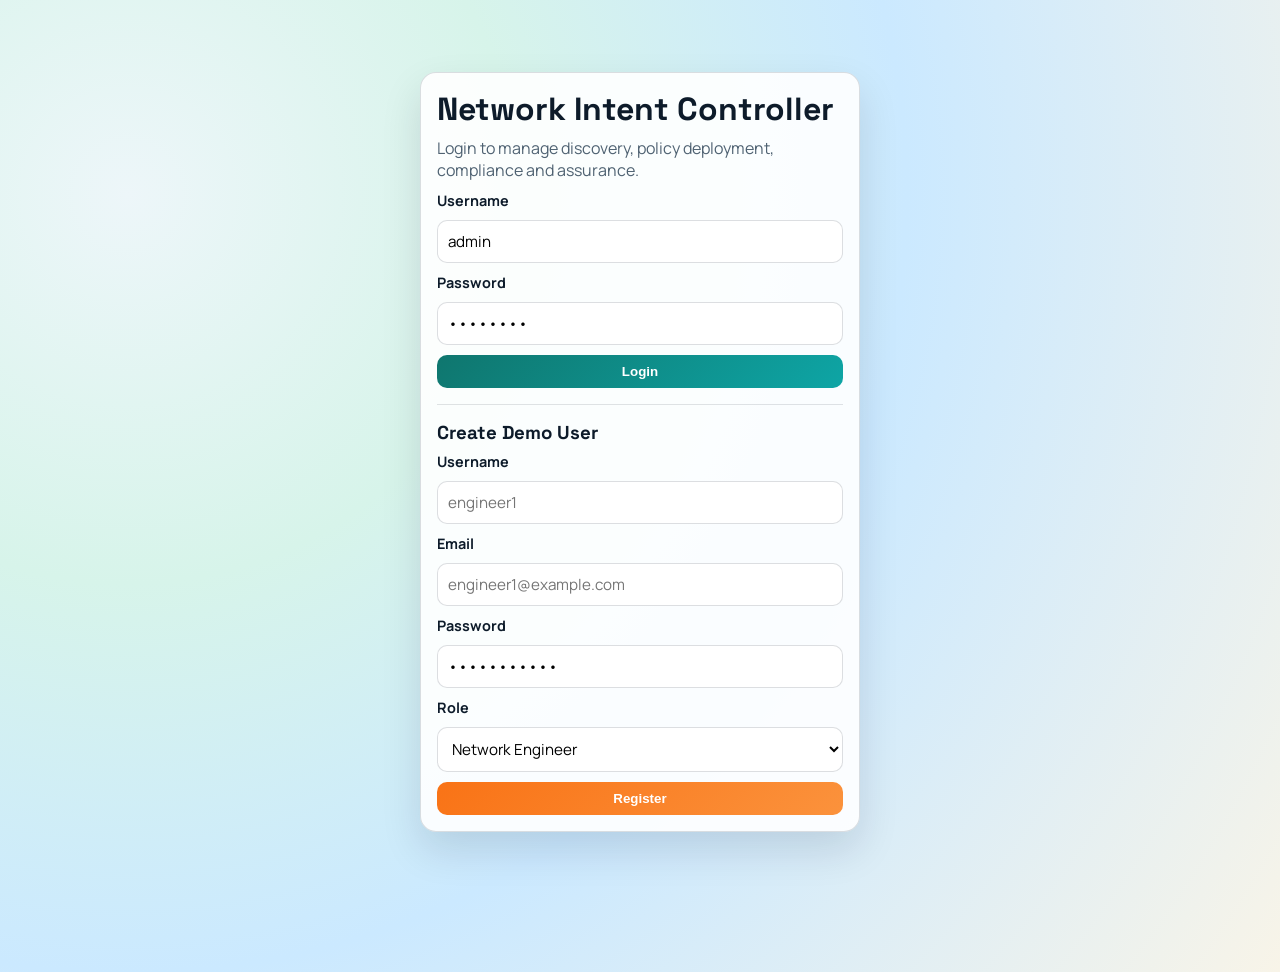
==== frontend/pages/compliance.html @ 3d6a92f4 "Add complete intent-based network controller project" ====
<!DOCTYPE html>
<html lang="en">
<head>
  <meta charset="UTF-8" />
  <meta name="viewport" content="width=device-width, initial-scale=1.0" />
  <title>Compliance | Intent Controller</title>
  <link rel="stylesheet" href="/frontend/css/style.css" />
</head>
<body>
  <script src="/frontend/js/app.js"></script>
  <script>
    if (!requireAuth()) throw new Error('auth required');
    renderShell('Configuration Compliance', 'compliance');

    async function loadCompliance() {
      const content = document.getElementById('content');
      content.innerHTML = `
        <div class="card">
          <h3>Compliance Status</h3>
          <p>Compares intended config vs live config and detects drift.</p>
          <div id="compMsg" class="message" style="display:none"></div>
          <button id="refreshComp" class="ghost">Refresh Compliance</button>
          <table style="margin-top:12px;">
            <thead><tr><th>Device ID</th><th>Status</th><th>Drift</th><th>Last Checked</th><th>Details</th><th>Remediate</th></tr></thead>
            <tbody id="compTable"></tbody>
          </table>
        </div>
      `;

      document.getElementById('refreshComp').addEventListener('click', refreshTable);
      await refreshTable();
    }

    async function refreshTable() {
      try {
        const list = await apiFetch('/compliance');
        document.getElementById('compTable').innerHTML = list.map(item => `
          <tr>
            <td>${item.device_id}</td>
            <td><span class="badge ${item.status === 'compliant' ? 'ok' : 'err'}">${item.status}</span></td>
            <td>${item.drift_detected}</td>
            <td>${formatDate(item.last_checked)}</td>
            <td><pre style="max-width:380px; white-space:pre-wrap; margin:0">${(item.drift_details || '').slice(0, 220)}</pre></td>
            <td>${item.drift_detected ? `<button onclick="remediate(${item.device_id})" class="secondary">Remediate</button>` : '-'}</td>
          </tr>
        `).join('');
      } catch (err) {
        showMessage('compMsg', err.message, 'error');
        document.getElementById('compMsg').style.display = 'block';
      }
    }

    async function remediate(deviceId) {
      try {
        const status = await apiFetch(`/remediate/${deviceId}`, { method: 'POST', body: '{}' });
        showMessage('compMsg', `Device ${deviceId} remediated. Status: ${status.status}`, 'success');
        document.getElementById('compMsg').style.display = 'block';
        await refreshTable();
      } catch (err) {
        showMessage('compMsg', err.message, 'error');
        document.getElementById('compMsg').style.display = 'block';
      }
    }

    loadCompliance();
  </script>
</body>
</html>
---- frontend/css/style.css ----
@import url('https://fonts.googleapis.com/css2?family=Manrope:wght@400;600;700;800&family=Space+Grotesk:wght@500;700&display=swap');

:root {
  --bg-main: radial-gradient(circle at 10% 20%, #edf6f9 0%, #d7f4ea 28%, #cbe9ff 56%, #f8f4e8 100%);
  --panel: rgba(255, 255, 255, 0.9);
  --panel-strong: rgba(255, 255, 255, 0.97);
  --ink: #0d1b2a;
  --muted: #4f6272;
  --accent: #0f766e;
  --accent-2: #f97316;
  --danger: #c0392b;
  --ok: #137547;
  --border: rgba(13, 27, 42, 0.14);
  --shadow: 0 18px 40px rgba(8, 19, 43, 0.12);
}

* {
  box-sizing: border-box;
}

body {
  margin: 0;
  min-height: 100vh;
  font-family: 'Manrope', sans-serif;
  color: var(--ink);
  background: var(--bg-main);
}

.page-shell {
  max-width: 1200px;
  margin: 0 auto;
  padding: 22px;
  animation: fade-up 0.35s ease;
}

@keyframes fade-up {
  from {
    opacity: 0;
    transform: translateY(8px);
  }
  to {
    opacity: 1;
    transform: translateY(0);
  }
}

.topbar {
  background: var(--panel-strong);
  border: 1px solid var(--border);
  box-shadow: var(--shadow);
  border-radius: 16px;
  padding: 14px 18px;
  display: flex;
  align-items: center;
  justify-content: space-between;
  gap: 10px;
}

.brand {
  font-family: 'Space Grotesk', sans-serif;
  font-weight: 700;
  letter-spacing: 0.3px;
}

.nav-links {
  display: flex;
  flex-wrap: wrap;
  gap: 8px;
}

.nav-links a {
  text-decoration: none;
  color: var(--ink);
  padding: 7px 11px;
  border-radius: 10px;
  border: 1px solid transparent;
  font-weight: 600;
  font-size: 0.93rem;
}

.nav-links a:hover,
.nav-links a.active {
  border-color: var(--border);
  background: rgba(15, 118, 110, 0.08);
}

.content {
  margin-top: 16px;
  display: grid;
  gap: 14px;
}

.card {
  background: var(--panel);
  border: 1px solid var(--border);
  box-shadow: var(--shadow);
  border-radius: 16px;
  padding: 16px;
}

h1,
h2,
h3 {
  margin: 0 0 8px;
  font-family: 'Space Grotesk', sans-serif;
}

p {
  margin: 0 0 10px;
  color: var(--muted);
}

.grid {
  display: grid;
  gap: 12px;
}

.grid.two {
  grid-template-columns: repeat(2, minmax(0, 1fr));
}

.kpi {
  display: flex;
  flex-direction: column;
  gap: 2px;
  background: white;
  border: 1px solid var(--border);
  border-radius: 14px;
  padding: 12px;
}

.kpi .label {
  font-size: 0.82rem;
  color: var(--muted);
}

.kpi .value {
  font-size: 1.45rem;
  font-weight: 800;
}

button,
.btn {
  background: linear-gradient(135deg, var(--accent), #0ea5a5);
  color: #fff;
  border: none;
  border-radius: 10px;
  padding: 9px 14px;
  font-weight: 700;
  cursor: pointer;
}

button.secondary,
.btn.secondary {
  background: linear-gradient(135deg, var(--accent-2), #fb923c);
}

button.ghost,
.btn.ghost {
  background: #fff;
  color: var(--ink);
  border: 1px solid var(--border);
}

button:disabled {
  opacity: 0.6;
  cursor: not-allowed;
}

form {
  display: grid;
  gap: 10px;
}

label {
  font-weight: 700;
  font-size: 0.9rem;
}

input,
select,
textarea {
  width: 100%;
  border: 1px solid var(--border);
  border-radius: 10px;
  padding: 10px;
  font-family: inherit;
  font-size: 0.95rem;
  background: #fff;
}

textarea {
  min-height: 90px;
  resize: vertical;
}

table {
  width: 100%;
  border-collapse: collapse;
  font-size: 0.9rem;
}

th,
td {
  text-align: left;
  padding: 9px 7px;
  border-bottom: 1px solid var(--border);
  vertical-align: top;
}

th {
  font-family: 'Space Grotesk', sans-serif;
  font-size: 0.83rem;
  color: var(--muted);
  text-transform: uppercase;
  letter-spacing: 0.4px;
}

.badge {
  border-radius: 999px;
  padding: 2px 10px;
  font-size: 0.78rem;
  font-weight: 700;
  display: inline-block;
}

.badge.ok {
  background: rgba(19, 117, 71, 0.14);
  color: var(--ok);
}

.badge.warn {
  background: rgba(249, 115, 22, 0.15);
  color: #b45309;
}

.badge.err {
  background: rgba(192, 57, 43, 0.13);
  color: var(--danger);
}

.small {
  font-size: 0.83rem;
  color: var(--muted);
}

.message {
  padding: 10px;
  border-radius: 10px;
  border: 1px solid var(--border);
  background: #fff;
}

.message.error {
  border-color: rgba(192, 57, 43, 0.25);
  background: rgba(192, 57, 43, 0.05);
}

.message.success {
  border-color: rgba(19, 117, 71, 0.22);
  background: rgba(19, 117, 71, 0.08);
}

.topology-map {
  background: #fff;
  border: 1px solid var(--border);
  border-radius: 14px;
  padding: 12px;
  overflow: auto;
}

.topology-row {
  display: flex;
  flex-wrap: wrap;
  align-items: center;
  gap: 8px;
  margin: 8px 0;
}

.node {
  border: 1px solid var(--border);
  border-radius: 10px;
  background: #fafdfd;
  padding: 7px 10px;
  font-weight: 700;
}

.edge {
  color: var(--muted);
  font-size: 0.86rem;
}

.login-wrap {
  max-width: 440px;
  margin: 8vh auto;
}

@media (max-width: 880px) {
  .grid.two {
    grid-template-columns: 1fr;
  }

  .topbar {
    flex-direction: column;
    align-items: stretch;
  }

  .nav-links {
    justify-content: center;
  }
}
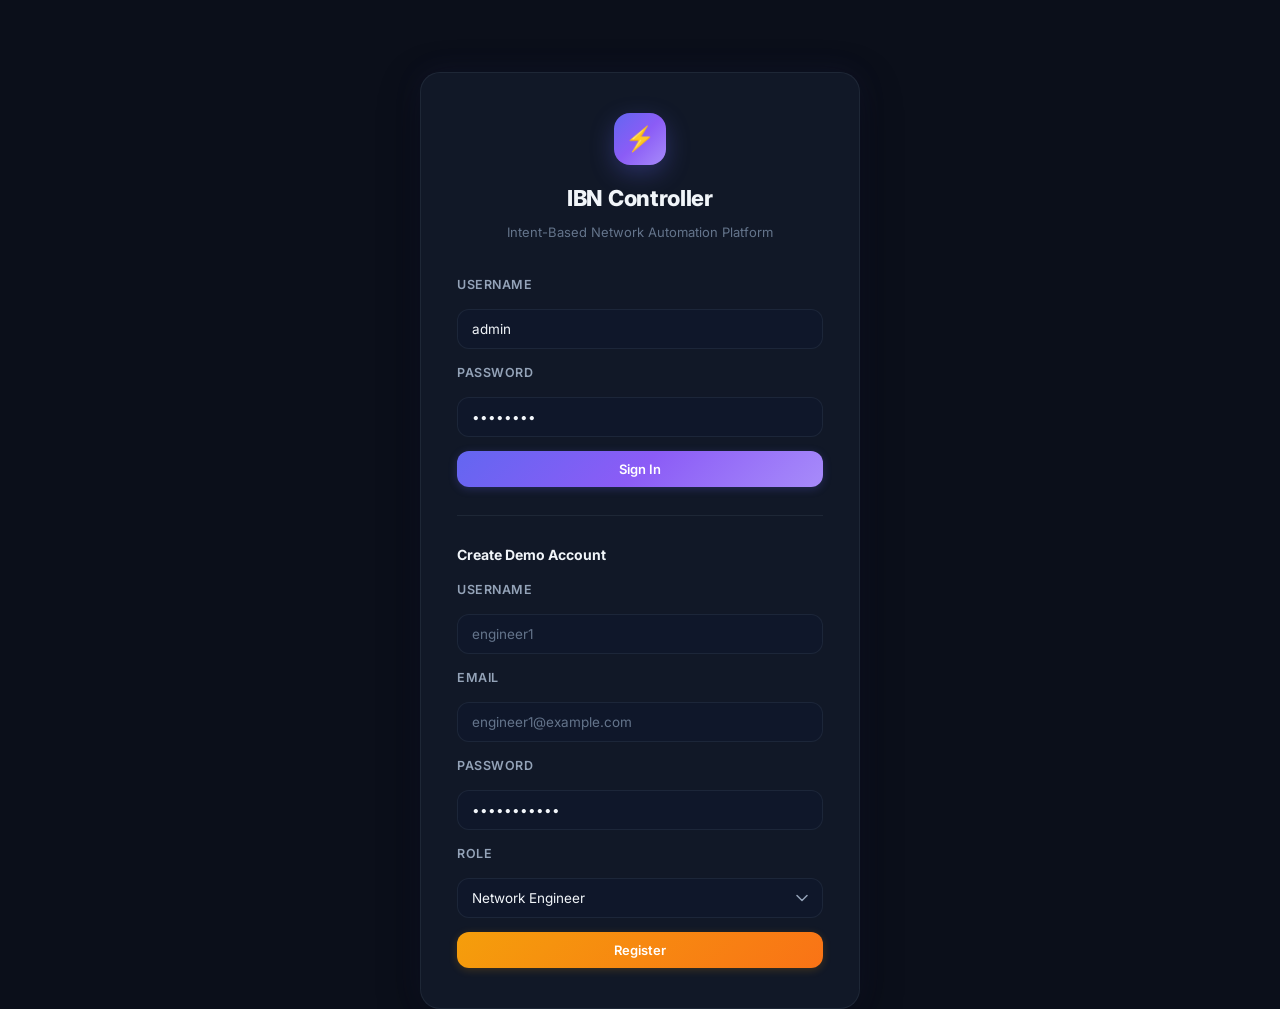
==== commit 6e73ba78: "Redesign frontend: premium dark-theme UI with sidebar navigation, modern animations, and polished co" ====
--- a/frontend/pages/compliance.html
+++ b/frontend/pages/compliance.html
@@ -3,7 +3,7 @@
 <head>
   <meta charset="UTF-8" />
   <meta name="viewport" content="width=device-width, initial-scale=1.0" />
-  <title>Compliance | Intent Controller</title>
+  <title>Compliance | IBN Controller</title>
   <link rel="stylesheet" href="/frontend/css/style.css" />
 </head>
 <body>
@@ -16,12 +16,16 @@
       const content = document.getElementById('content');
       content.innerHTML = `
         <div class="card">
-          <h3>Compliance Status</h3>
-          <p>Compares intended config vs live config and detects drift.</p>
+          <div class="card-header">
+            <h3>🛡️ Compliance Status</h3>
+            <button id="refreshComp" class="ghost">↻ Refresh</button>
+          </div>
+          <p>Compares intended (desired) config against live (current) config using SHA-256 hashing to detect unauthorized changes.</p>
           <div id="compMsg" class="message" style="display:none"></div>
-          <button id="refreshComp" class="ghost">Refresh Compliance</button>
           <table style="margin-top:12px;">
-            <thead><tr><th>Device ID</th><th>Status</th><th>Drift</th><th>Last Checked</th><th>Details</th><th>Remediate</th></tr></thead>
+            <thead>
+              <tr><th>Device</th><th>Status</th><th>Drift</th><th>Last Checked</th><th>Drift Details</th><th>Action</th></tr>
+            </thead>
             <tbody id="compTable"></tbody>
           </table>
         </div>
@@ -36,29 +40,29 @@
         const list = await apiFetch('/compliance');
         document.getElementById('compTable').innerHTML = list.map(item => `
           <tr>
-            <td>${item.device_id}</td>
+            <td style="font-weight:600; color:var(--text-primary);">Device #${item.device_id}</td>
             <td><span class="badge ${item.status === 'compliant' ? 'ok' : 'err'}">${item.status}</span></td>
-            <td>${item.drift_detected}</td>
+            <td><span class="badge ${item.drift_detected ? 'err' : 'ok'}">${item.drift_detected ? 'Drift Detected' : 'Clean'}</span></td>
             <td>${formatDate(item.last_checked)}</td>
-            <td><pre style="max-width:380px; white-space:pre-wrap; margin:0">${(item.drift_details || '').slice(0, 220)}</pre></td>
-            <td>${item.drift_detected ? `<button onclick="remediate(${item.device_id})" class="secondary">Remediate</button>` : '-'}</td>
+            <td><pre style="max-width:320px; margin:0; font-size:11px; padding:8px; max-height:80px; overflow:auto;">${(item.drift_details || 'No drift').slice(0, 300)}</pre></td>
+            <td>${item.drift_detected
+              ? `<button onclick="remediate(${item.device_id})" class="secondary" style="padding:6px 12px; font-size:12px;">🔧 Remediate</button>`
+              : '<span class="small">—</span>'
+            }</td>
           </tr>
         `).join('');
       } catch (err) {
         showMessage('compMsg', err.message, 'error');
-        document.getElementById('compMsg').style.display = 'block';
       }
     }
 
     async function remediate(deviceId) {
       try {
         const status = await apiFetch(`/remediate/${deviceId}`, { method: 'POST', body: '{}' });
-        showMessage('compMsg', `Device ${deviceId} remediated. Status: ${status.status}`, 'success');
-        document.getElementById('compMsg').style.display = 'block';
+        showMessage('compMsg', `Device #${deviceId} remediated successfully. Status: ${status.status}`, 'success');
         await refreshTable();
       } catch (err) {
         showMessage('compMsg', err.message, 'error');
-        document.getElementById('compMsg').style.display = 'block';
       }
     }
 
--- a/frontend/css/style.css
+++ b/frontend/css/style.css
@@ -1,311 +1,854 @@
-@import url('https://fonts.googleapis.com/css2?family=Manrope:wght@400;600;700;800&family=Space+Grotesk:wght@500;700&display=swap');
-
+@import url('https://fonts.googleapis.com/css2?family=Inter:wght@400;500;600;700;800&family=JetBrains+Mono:wght@400;500&display=swap');
+
+/* ─── DESIGN TOKENS ─── */
 :root {
-  --bg-main: radial-gradient(circle at 10% 20%, #edf6f9 0%, #d7f4ea 28%, #cbe9ff 56%, #f8f4e8 100%);
-  --panel: rgba(255, 255, 255, 0.9);
-  --panel-strong: rgba(255, 255, 255, 0.97);
-  --ink: #0d1b2a;
-  --muted: #4f6272;
-  --accent: #0f766e;
-  --accent-2: #f97316;
-  --danger: #c0392b;
-  --ok: #137547;
-  --border: rgba(13, 27, 42, 0.14);
-  --shadow: 0 18px 40px rgba(8, 19, 43, 0.12);
-}
-
-* {
+  --bg-body: #0b0f1a;
+  --bg-surface: #111827;
+  --bg-surface-2: #1a2234;
+  --bg-surface-hover: #1f2b3d;
+  --bg-input: #0f172a;
+
+  --border: rgba(148, 163, 184, 0.1);
+  --border-focus: rgba(99, 102, 241, 0.5);
+
+  --text-primary: #f1f5f9;
+  --text-secondary: #94a3b8;
+  --text-muted: #64748b;
+
+  --accent: #6366f1;
+  --accent-hover: #818cf8;
+  --accent-glow: rgba(99, 102, 241, 0.15);
+  --accent-gradient: linear-gradient(135deg, #6366f1 0%, #8b5cf6 50%, #a78bfa 100%);
+
+  --success: #10b981;
+  --success-bg: rgba(16, 185, 129, 0.1);
+  --success-border: rgba(16, 185, 129, 0.25);
+
+  --warning: #f59e0b;
+  --warning-bg: rgba(245, 158, 11, 0.1);
+  --warning-border: rgba(245, 158, 11, 0.25);
+
+  --danger: #ef4444;
+  --danger-bg: rgba(239, 68, 68, 0.1);
+  --danger-border: rgba(239, 68, 68, 0.25);
+
+  --info: #3b82f6;
+  --info-bg: rgba(59, 130, 246, 0.1);
+
+  --shadow-sm: 0 1px 2px rgba(0, 0, 0, 0.3);
+  --shadow-md: 0 4px 16px rgba(0, 0, 0, 0.3);
+  --shadow-lg: 0 12px 40px rgba(0, 0, 0, 0.4);
+  --shadow-glow: 0 0 30px rgba(99, 102, 241, 0.08);
+
+  --radius-sm: 8px;
+  --radius-md: 12px;
+  --radius-lg: 16px;
+  --radius-xl: 20px;
+
+  --sidebar-width: 260px;
+  --topbar-height: 64px;
+
+  --transition: 0.2s cubic-bezier(0.4, 0, 0.2, 1);
+  --transition-slow: 0.35s cubic-bezier(0.4, 0, 0.2, 1);
+}
+
+/* ─── RESET ─── */
+*, *::before, *::after {
   box-sizing: border-box;
+  margin: 0;
+  padding: 0;
+}
+
+html {
+  scroll-behavior: smooth;
+  -webkit-font-smoothing: antialiased;
+  -moz-osx-font-smoothing: grayscale;
 }
 
 body {
-  margin: 0;
+  font-family: 'Inter', -apple-system, BlinkMacSystemFont, sans-serif;
+  color: var(--text-primary);
+  background: var(--bg-body);
   min-height: 100vh;
-  font-family: 'Manrope', sans-serif;
-  color: var(--ink);
-  background: var(--bg-main);
-}
-
+  line-height: 1.6;
+  font-size: 14px;
+}
+
+/* ─── PAGE LAYOUT ─── */
 .page-shell {
-  max-width: 1200px;
-  margin: 0 auto;
-  padding: 22px;
-  animation: fade-up 0.35s ease;
-}
-
-@keyframes fade-up {
-  from {
-    opacity: 0;
-    transform: translateY(8px);
-  }
-  to {
-    opacity: 1;
-    transform: translateY(0);
-  }
+  display: flex;
+  min-height: 100vh;
+}
+
+/* ─── SIDEBAR ─── */
+.sidebar {
+  width: var(--sidebar-width);
+  background: var(--bg-surface);
+  border-right: 1px solid var(--border);
+  display: flex;
+  flex-direction: column;
+  position: fixed;
+  top: 0;
+  left: 0;
+  bottom: 0;
+  z-index: 100;
+  transition: transform var(--transition-slow);
+}
+
+.sidebar-brand {
+  padding: 24px 20px 20px;
+  border-bottom: 1px solid var(--border);
+}
+
+.sidebar-brand .logo {
+  display: flex;
+  align-items: center;
+  gap: 12px;
+  text-decoration: none;
+}
+
+.sidebar-brand .logo-icon {
+  width: 36px;
+  height: 36px;
+  background: var(--accent-gradient);
+  border-radius: var(--radius-md);
+  display: flex;
+  align-items: center;
+  justify-content: center;
+  font-size: 18px;
+  box-shadow: 0 4px 12px rgba(99, 102, 241, 0.3);
+}
+
+.sidebar-brand .logo-text {
+  font-weight: 800;
+  font-size: 15px;
+  color: var(--text-primary);
+  letter-spacing: -0.3px;
+  line-height: 1.2;
+}
+
+.sidebar-brand .logo-sub {
+  font-size: 11px;
+  color: var(--text-muted);
+  font-weight: 500;
+  letter-spacing: 0.5px;
+  text-transform: uppercase;
+}
+
+.sidebar-nav {
+  flex: 1;
+  padding: 12px 10px;
+  overflow-y: auto;
+}
+
+.nav-section-title {
+  padding: 12px 12px 6px;
+  font-size: 10px;
+  font-weight: 700;
+  color: var(--text-muted);
+  letter-spacing: 1.2px;
+  text-transform: uppercase;
+}
+
+.sidebar-nav a {
+  display: flex;
+  align-items: center;
+  gap: 12px;
+  padding: 10px 14px;
+  margin: 2px 0;
+  border-radius: var(--radius-md);
+  text-decoration: none;
+  color: var(--text-secondary);
+  font-weight: 500;
+  font-size: 13.5px;
+  transition: all var(--transition);
+  position: relative;
+}
+
+.sidebar-nav a:hover {
+  color: var(--text-primary);
+  background: var(--bg-surface-hover);
+}
+
+.sidebar-nav a.active {
+  color: #fff;
+  background: var(--accent-glow);
+  box-shadow: inset 3px 0 0 var(--accent);
+}
+
+.sidebar-nav a.active .nav-icon {
+  color: var(--accent-hover);
+}
+
+.nav-icon {
+  font-size: 18px;
+  width: 22px;
+  text-align: center;
+  flex-shrink: 0;
+}
+
+.sidebar-user {
+  border-top: 1px solid var(--border);
+  padding: 16px 16px;
+  display: flex;
+  align-items: center;
+  gap: 12px;
+}
+
+.user-avatar {
+  width: 36px;
+  height: 36px;
+  border-radius: 50%;
+  background: linear-gradient(135deg, #6366f1, #a78bfa);
+  display: flex;
+  align-items: center;
+  justify-content: center;
+  font-weight: 700;
+  font-size: 14px;
+  color: #fff;
+  flex-shrink: 0;
+}
+
+.user-info {
+  flex: 1;
+  min-width: 0;
+}
+
+.user-name {
+  font-weight: 600;
+  font-size: 13px;
+  color: var(--text-primary);
+  white-space: nowrap;
+  overflow: hidden;
+  text-overflow: ellipsis;
+}
+
+.user-role {
+  font-size: 11px;
+  color: var(--text-muted);
+}
+
+/* ─── MAIN CONTENT AREA ─── */
+.main-area {
+  margin-left: var(--sidebar-width);
+  flex: 1;
+  min-height: 100vh;
+  display: flex;
+  flex-direction: column;
 }
 
 .topbar {
-  background: var(--panel-strong);
-  border: 1px solid var(--border);
-  box-shadow: var(--shadow);
-  border-radius: 16px;
-  padding: 14px 18px;
+  height: var(--topbar-height);
+  padding: 0 28px;
   display: flex;
   align-items: center;
   justify-content: space-between;
-  gap: 10px;
-}
-
-.brand {
-  font-family: 'Space Grotesk', sans-serif;
+  background: rgba(17, 24, 39, 0.8);
+  backdrop-filter: blur(12px);
+  border-bottom: 1px solid var(--border);
+  position: sticky;
+  top: 0;
+  z-index: 50;
+}
+
+.topbar h1 {
+  font-size: 18px;
+  font-weight: 700;
+  color: var(--text-primary);
+  letter-spacing: -0.3px;
+}
+
+.topbar-actions {
+  display: flex;
+  align-items: center;
+  gap: 12px;
+}
+
+.content {
+  padding: 24px 28px 40px;
+  display: grid;
+  gap: 20px;
+  animation: page-enter 0.4s ease;
+}
+
+@keyframes page-enter {
+  from { opacity: 0; transform: translateY(12px); }
+  to   { opacity: 1; transform: translateY(0); }
+}
+
+/* ─── CARDS ─── */
+.card {
+  background: var(--bg-surface);
+  border: 1px solid var(--border);
+  border-radius: var(--radius-lg);
+  padding: 24px;
+  box-shadow: var(--shadow-sm);
+  transition: box-shadow var(--transition), border-color var(--transition);
+}
+
+.card:hover {
+  box-shadow: var(--shadow-md);
+}
+
+.card-header {
+  display: flex;
+  align-items: center;
+  justify-content: space-between;
+  margin-bottom: 16px;
+}
+
+.card-header h3 {
+  font-size: 15px;
+  font-weight: 700;
+  color: var(--text-primary);
+}
+
+/* ─── KPI CARDS ─── */
+.grid { display: grid; gap: 16px; }
+.grid.two   { grid-template-columns: repeat(2, 1fr); }
+.grid.three { grid-template-columns: repeat(3, 1fr); }
+.grid.four  { grid-template-columns: repeat(4, 1fr); }
+
+.kpi {
+  background: var(--bg-surface);
+  border: 1px solid var(--border);
+  border-radius: var(--radius-lg);
+  padding: 20px;
+  display: flex;
+  flex-direction: column;
+  gap: 8px;
+  transition: all var(--transition);
+  position: relative;
+  overflow: hidden;
+}
+
+.kpi::before {
+  content: '';
+  position: absolute;
+  top: 0;
+  left: 0;
+  right: 0;
+  height: 3px;
+  background: var(--accent-gradient);
+  opacity: 0;
+  transition: opacity var(--transition);
+}
+
+.kpi:hover {
+  border-color: rgba(99, 102, 241, 0.2);
+  box-shadow: var(--shadow-glow);
+}
+
+.kpi:hover::before {
+  opacity: 1;
+}
+
+.kpi .label {
+  font-size: 12px;
+  font-weight: 600;
+  color: var(--text-muted);
+  text-transform: uppercase;
+  letter-spacing: 0.8px;
+}
+
+.kpi .value {
+  font-size: 28px;
+  font-weight: 800;
+  color: var(--text-primary);
+  letter-spacing: -0.5px;
+  line-height: 1;
+}
+
+.kpi .kpi-detail {
+  font-size: 12px;
+  color: var(--text-secondary);
+}
+
+/* ─── TYPOGRAPHY ─── */
+h1, h2, h3 {
+  margin: 0 0 8px;
+  font-weight: 700;
+  letter-spacing: -0.3px;
+}
+
+h1 { font-size: 24px; }
+h2 { font-size: 20px; }
+h3 { font-size: 16px; }
+
+p {
+  margin: 0 0 12px;
+  color: var(--text-secondary);
+  font-size: 13.5px;
+  line-height: 1.6;
+}
+
+.small {
+  font-size: 12.5px;
+  color: var(--text-muted);
+}
+
+/* ─── BUTTONS ─── */
+button, .btn {
+  display: inline-flex;
+  align-items: center;
+  justify-content: center;
+  gap: 8px;
+  padding: 10px 18px;
+  border: none;
+  border-radius: var(--radius-md);
+  font-family: inherit;
+  font-weight: 600;
+  font-size: 13px;
+  cursor: pointer;
+  transition: all var(--transition);
+  text-decoration: none;
+  white-space: nowrap;
+}
+
+button, .btn-primary {
+  background: var(--accent-gradient);
+  color: #fff;
+  box-shadow: 0 2px 8px rgba(99, 102, 241, 0.25);
+}
+
+button:hover, .btn-primary:hover {
+  box-shadow: 0 4px 16px rgba(99, 102, 241, 0.35);
+  transform: translateY(-1px);
+}
+
+button:active, .btn-primary:active {
+  transform: translateY(0);
+}
+
+button.secondary, .btn-secondary {
+  background: linear-gradient(135deg, #f59e0b, #f97316);
+  color: #fff;
+  box-shadow: 0 2px 8px rgba(245, 158, 11, 0.2);
+}
+
+button.secondary:hover {
+  box-shadow: 0 4px 16px rgba(245, 158, 11, 0.3);
+  transform: translateY(-1px);
+}
+
+button.ghost, .btn-ghost {
+  background: var(--bg-surface-2);
+  color: var(--text-secondary);
+  border: 1px solid var(--border);
+  box-shadow: none;
+}
+
+button.ghost:hover {
+  color: var(--text-primary);
+  border-color: rgba(148, 163, 184, 0.2);
+  background: var(--bg-surface-hover);
+  transform: none;
+}
+
+button.danger {
+  background: linear-gradient(135deg, #ef4444, #dc2626);
+  color: #fff;
+}
+
+button:disabled {
+  opacity: 0.5;
+  cursor: not-allowed;
+  transform: none !important;
+}
+
+/* ─── FORMS ─── */
+form {
+  display: grid;
+  gap: 14px;
+}
+
+label {
+  font-weight: 600;
+  font-size: 12.5px;
+  color: var(--text-secondary);
+  text-transform: uppercase;
+  letter-spacing: 0.5px;
+}
+
+input, select, textarea {
+  width: 100%;
+  background: var(--bg-input);
+  border: 1px solid var(--border);
+  border-radius: var(--radius-md);
+  padding: 11px 14px;
+  font-family: inherit;
+  font-size: 13.5px;
+  color: var(--text-primary);
+  transition: all var(--transition);
+  outline: none;
+}
+
+input:focus, select:focus, textarea:focus {
+  border-color: var(--accent);
+  box-shadow: 0 0 0 3px var(--accent-glow);
+}
+
+input::placeholder, textarea::placeholder {
+  color: var(--text-muted);
+}
+
+select {
+  cursor: pointer;
+  appearance: none;
+  background-image: url("data:image/svg+xml,%3Csvg width='12' height='8' viewBox='0 0 12 8' fill='none' xmlns='http://www.w3.org/2000/svg'%3E%3Cpath d='M1 1.5L6 6.5L11 1.5' stroke='%2394a3b8' stroke-width='1.5' stroke-linecap='round' stroke-linejoin='round'/%3E%3C/svg%3E");
+  background-repeat: no-repeat;
+  background-position: right 14px center;
+  padding-right: 36px;
+}
+
+select option {
+  background: var(--bg-surface);
+  color: var(--text-primary);
+}
+
+textarea {
+  min-height: 80px;
+  resize: vertical;
+  font-family: inherit;
+}
+
+/* ─── TABLES ─── */
+table {
+  width: 100%;
+  border-collapse: separate;
+  border-spacing: 0;
+  font-size: 13px;
+}
+
+thead tr {
+  background: var(--bg-surface-2);
+}
+
+th {
+  text-align: left;
+  padding: 10px 14px;
+  font-size: 11px;
+  font-weight: 700;
+  color: var(--text-muted);
+  text-transform: uppercase;
+  letter-spacing: 0.8px;
+  border-bottom: 1px solid var(--border);
+}
+
+th:first-child { border-radius: var(--radius-sm) 0 0 0; }
+th:last-child  { border-radius: 0 var(--radius-sm) 0 0; }
+
+td {
+  padding: 12px 14px;
+  border-bottom: 1px solid var(--border);
+  color: var(--text-secondary);
+  vertical-align: middle;
+  transition: background var(--transition);
+}
+
+tr:hover td {
+  background: rgba(99, 102, 241, 0.03);
+}
+
+tr:last-child td {
+  border-bottom: none;
+}
+
+/* ─── BADGES ─── */
+.badge {
+  display: inline-flex;
+  align-items: center;
+  gap: 4px;
+  padding: 3px 10px;
+  border-radius: 999px;
+  font-size: 11px;
   font-weight: 700;
   letter-spacing: 0.3px;
-}
-
-.nav-links {
+  text-transform: uppercase;
+}
+
+.badge.ok {
+  background: var(--success-bg);
+  color: var(--success);
+  border: 1px solid var(--success-border);
+}
+
+.badge.warn {
+  background: var(--warning-bg);
+  color: var(--warning);
+  border: 1px solid var(--warning-border);
+}
+
+.badge.err {
+  background: var(--danger-bg);
+  color: var(--danger);
+  border: 1px solid var(--danger-border);
+}
+
+.badge.info {
+  background: var(--info-bg);
+  color: var(--info);
+  border: 1px solid rgba(59, 130, 246, 0.25);
+}
+
+/* ─── MESSAGES ─── */
+.message {
+  padding: 12px 16px;
+  border-radius: var(--radius-md);
+  font-size: 13px;
+  font-weight: 500;
+  border: 1px solid var(--border);
+  background: var(--bg-surface-2);
+  color: var(--text-secondary);
+}
+
+.message.error {
+  background: var(--danger-bg);
+  border-color: var(--danger-border);
+  color: var(--danger);
+}
+
+.message.success {
+  background: var(--success-bg);
+  border-color: var(--success-border);
+  color: var(--success);
+}
+
+/* ─── TOPOLOGY MAP ─── */
+.topology-map {
+  background: var(--bg-input);
+  border: 1px solid var(--border);
+  border-radius: var(--radius-lg);
+  padding: 20px;
+  overflow: auto;
+}
+
+.topology-row {
   display: flex;
   flex-wrap: wrap;
-  gap: 8px;
-}
-
-.nav-links a {
-  text-decoration: none;
-  color: var(--ink);
-  padding: 7px 11px;
-  border-radius: 10px;
-  border: 1px solid transparent;
+  align-items: center;
+  gap: 10px;
+  padding: 10px 0;
+  border-bottom: 1px solid var(--border);
+}
+
+.topology-row:last-child {
+  border-bottom: none;
+}
+
+.node {
+  background: var(--bg-surface-2);
+  border: 1px solid var(--border);
+  border-radius: var(--radius-md);
+  padding: 8px 14px;
   font-weight: 600;
-  font-size: 0.93rem;
-}
-
-.nav-links a:hover,
-.nav-links a.active {
-  border-color: var(--border);
-  background: rgba(15, 118, 110, 0.08);
-}
-
-.content {
-  margin-top: 16px;
-  display: grid;
-  gap: 14px;
-}
-
-.card {
-  background: var(--panel);
-  border: 1px solid var(--border);
-  box-shadow: var(--shadow);
-  border-radius: 16px;
-  padding: 16px;
-}
-
-h1,
-h2,
-h3 {
-  margin: 0 0 8px;
-  font-family: 'Space Grotesk', sans-serif;
-}
-
-p {
-  margin: 0 0 10px;
-  color: var(--muted);
-}
-
-.grid {
-  display: grid;
-  gap: 12px;
-}
-
-.grid.two {
-  grid-template-columns: repeat(2, minmax(0, 1fr));
-}
-
-.kpi {
-  display: flex;
-  flex-direction: column;
-  gap: 2px;
-  background: white;
-  border: 1px solid var(--border);
-  border-radius: 14px;
-  padding: 12px;
-}
-
-.kpi .label {
-  font-size: 0.82rem;
-  color: var(--muted);
-}
-
-.kpi .value {
-  font-size: 1.45rem;
-  font-weight: 800;
-}
-
-button,
-.btn {
-  background: linear-gradient(135deg, var(--accent), #0ea5a5);
-  color: #fff;
-  border: none;
-  border-radius: 10px;
-  padding: 9px 14px;
-  font-weight: 700;
-  cursor: pointer;
-}
-
-button.secondary,
-.btn.secondary {
-  background: linear-gradient(135deg, var(--accent-2), #fb923c);
-}
-
-button.ghost,
-.btn.ghost {
-  background: #fff;
-  color: var(--ink);
-  border: 1px solid var(--border);
-}
-
-button:disabled {
-  opacity: 0.6;
-  cursor: not-allowed;
-}
-
-form {
-  display: grid;
-  gap: 10px;
-}
-
-label {
-  font-weight: 700;
-  font-size: 0.9rem;
-}
-
-input,
-select,
-textarea {
-  width: 100%;
-  border: 1px solid var(--border);
-  border-radius: 10px;
-  padding: 10px;
-  font-family: inherit;
-  font-size: 0.95rem;
-  background: #fff;
-}
-
-textarea {
-  min-height: 90px;
-  resize: vertical;
-}
-
-table {
-  width: 100%;
-  border-collapse: collapse;
-  font-size: 0.9rem;
-}
-
-th,
-td {
-  text-align: left;
-  padding: 9px 7px;
-  border-bottom: 1px solid var(--border);
-  vertical-align: top;
-}
-
-th {
-  font-family: 'Space Grotesk', sans-serif;
-  font-size: 0.83rem;
-  color: var(--muted);
-  text-transform: uppercase;
-  letter-spacing: 0.4px;
-}
-
-.badge {
-  border-radius: 999px;
-  padding: 2px 10px;
-  font-size: 0.78rem;
-  font-weight: 700;
-  display: inline-block;
-}
-
-.badge.ok {
-  background: rgba(19, 117, 71, 0.14);
-  color: var(--ok);
-}
-
-.badge.warn {
-  background: rgba(249, 115, 22, 0.15);
-  color: #b45309;
-}
-
-.badge.err {
-  background: rgba(192, 57, 43, 0.13);
-  color: var(--danger);
-}
-
-.small {
-  font-size: 0.83rem;
-  color: var(--muted);
-}
-
-.message {
-  padding: 10px;
-  border-radius: 10px;
-  border: 1px solid var(--border);
-  background: #fff;
-}
-
-.message.error {
-  border-color: rgba(192, 57, 43, 0.25);
-  background: rgba(192, 57, 43, 0.05);
-}
-
-.message.success {
-  border-color: rgba(19, 117, 71, 0.22);
-  background: rgba(19, 117, 71, 0.08);
-}
-
-.topology-map {
-  background: #fff;
-  border: 1px solid var(--border);
-  border-radius: 14px;
-  padding: 12px;
-  overflow: auto;
-}
-
-.topology-row {
-  display: flex;
-  flex-wrap: wrap;
-  align-items: center;
-  gap: 8px;
-  margin: 8px 0;
-}
-
-.node {
-  border: 1px solid var(--border);
-  border-radius: 10px;
-  background: #fafdfd;
-  padding: 7px 10px;
-  font-weight: 700;
+  font-size: 13px;
+  color: var(--text-primary);
+  transition: all var(--transition);
+}
+
+.node:hover {
+  border-color: var(--accent);
+  box-shadow: var(--shadow-glow);
 }
 
 .edge {
-  color: var(--muted);
-  font-size: 0.86rem;
-}
-
+  color: var(--text-muted);
+  font-size: 12px;
+  font-family: 'JetBrains Mono', monospace;
+}
+
+/* ─── LOGIN ─── */
 .login-wrap {
   max-width: 440px;
-  margin: 8vh auto;
-}
-
-@media (max-width: 880px) {
-  .grid.two {
+  margin: 0 auto;
+  padding-top: 8vh;
+}
+
+.login-card {
+  background: var(--bg-surface);
+  border: 1px solid var(--border);
+  border-radius: var(--radius-xl);
+  padding: 40px 36px;
+  box-shadow: var(--shadow-lg), var(--shadow-glow);
+  animation: login-enter 0.5s ease;
+}
+
+@keyframes login-enter {
+  from { opacity: 0; transform: translateY(20px) scale(0.98); }
+  to   { opacity: 1; transform: translateY(0) scale(1); }
+}
+
+.login-header {
+  text-align: center;
+  margin-bottom: 32px;
+}
+
+.login-header .login-logo {
+  width: 52px;
+  height: 52px;
+  background: var(--accent-gradient);
+  border-radius: var(--radius-lg);
+  display: flex;
+  align-items: center;
+  justify-content: center;
+  font-size: 24px;
+  margin: 0 auto 16px;
+  box-shadow: 0 8px 24px rgba(99, 102, 241, 0.3);
+}
+
+.login-header h1 {
+  font-size: 22px;
+  font-weight: 800;
+  margin-bottom: 6px;
+}
+
+.login-header p {
+  color: var(--text-muted);
+  font-size: 13px;
+  margin: 0;
+}
+
+.login-divider {
+  border: none;
+  border-top: 1px solid var(--border);
+  margin: 28px 0;
+}
+
+.login-section-title {
+  font-size: 14px;
+  font-weight: 700;
+  color: var(--text-primary);
+  margin-bottom: 14px;
+}
+
+/* ─── PRE / CODE ─── */
+pre {
+  background: var(--bg-input);
+  border: 1px solid var(--border);
+  border-radius: var(--radius-md);
+  padding: 14px;
+  font-family: 'JetBrains Mono', monospace;
+  font-size: 12px;
+  color: var(--text-secondary);
+  white-space: pre-wrap;
+  word-break: break-all;
+  overflow-x: auto;
+  line-height: 1.6;
+}
+
+/* ─── SCROLLBAR ─── */
+::-webkit-scrollbar {
+  width: 6px;
+  height: 6px;
+}
+
+::-webkit-scrollbar-track {
+  background: transparent;
+}
+
+::-webkit-scrollbar-thumb {
+  background: rgba(148, 163, 184, 0.15);
+  border-radius: 3px;
+}
+
+::-webkit-scrollbar-thumb:hover {
+  background: rgba(148, 163, 184, 0.25);
+}
+
+/* ─── RESPONSIVE ─── */
+@media (max-width: 1024px) {
+  .grid.four { grid-template-columns: repeat(2, 1fr); }
+}
+
+@media (max-width: 768px) {
+  .sidebar {
+    transform: translateX(-100%);
+  }
+
+  .sidebar.open {
+    transform: translateX(0);
+  }
+
+  .main-area {
+    margin-left: 0;
+  }
+
+  .grid.two, .grid.three, .grid.four {
     grid-template-columns: 1fr;
   }
 
+  .content {
+    padding: 16px;
+  }
+
   .topbar {
-    flex-direction: column;
-    align-items: stretch;
+    padding: 0 16px;
   }
-
-  .nav-links {
-    justify-content: center;
-  }
-}
+}
+
+/* ─── LOADING SKELETON ─── */
+.skeleton {
+  background: linear-gradient(90deg, var(--bg-surface-2) 25%, var(--bg-surface-hover) 50%, var(--bg-surface-2) 75%);
+  background-size: 200% 100%;
+  animation: shimmer 1.5s infinite;
+  border-radius: var(--radius-sm);
+}
+
+@keyframes shimmer {
+  0%   { background-position: 200% 0; }
+  100% { background-position: -200% 0; }
+}
+
+/* ─── WORKFLOW BANNER ─── */
+.workflow-banner {
+  background: linear-gradient(135deg, rgba(99, 102, 241, 0.08), rgba(139, 92, 246, 0.05));
+  border: 1px solid rgba(99, 102, 241, 0.15);
+  border-radius: var(--radius-lg);
+  padding: 20px 24px;
+}
+
+.workflow-steps {
+  display: flex;
+  align-items: center;
+  gap: 4px;
+  flex-wrap: wrap;
+  margin-top: 12px;
+}
+
+.workflow-step {
+  display: inline-flex;
+  align-items: center;
+  gap: 6px;
+  padding: 6px 14px;
+  background: var(--bg-surface);
+  border: 1px solid var(--border);
+  border-radius: 999px;
+  font-size: 12px;
+  font-weight: 600;
+  color: var(--text-secondary);
+  transition: all var(--transition);
+}
+
+.workflow-step:hover {
+  border-color: var(--accent);
+  color: var(--accent-hover);
+}
+
+.workflow-arrow {
+  color: var(--text-muted);
+  font-size: 16px;
+}
+
+/* ─── EMPTY STATE ─── */
+.empty-state {
+  text-align: center;
+  padding: 40px;
+  color: var(--text-muted);
+}
+
+.empty-state .empty-icon {
+  font-size: 40px;
+  margin-bottom: 12px;
+  opacity: 0.5;
+}
